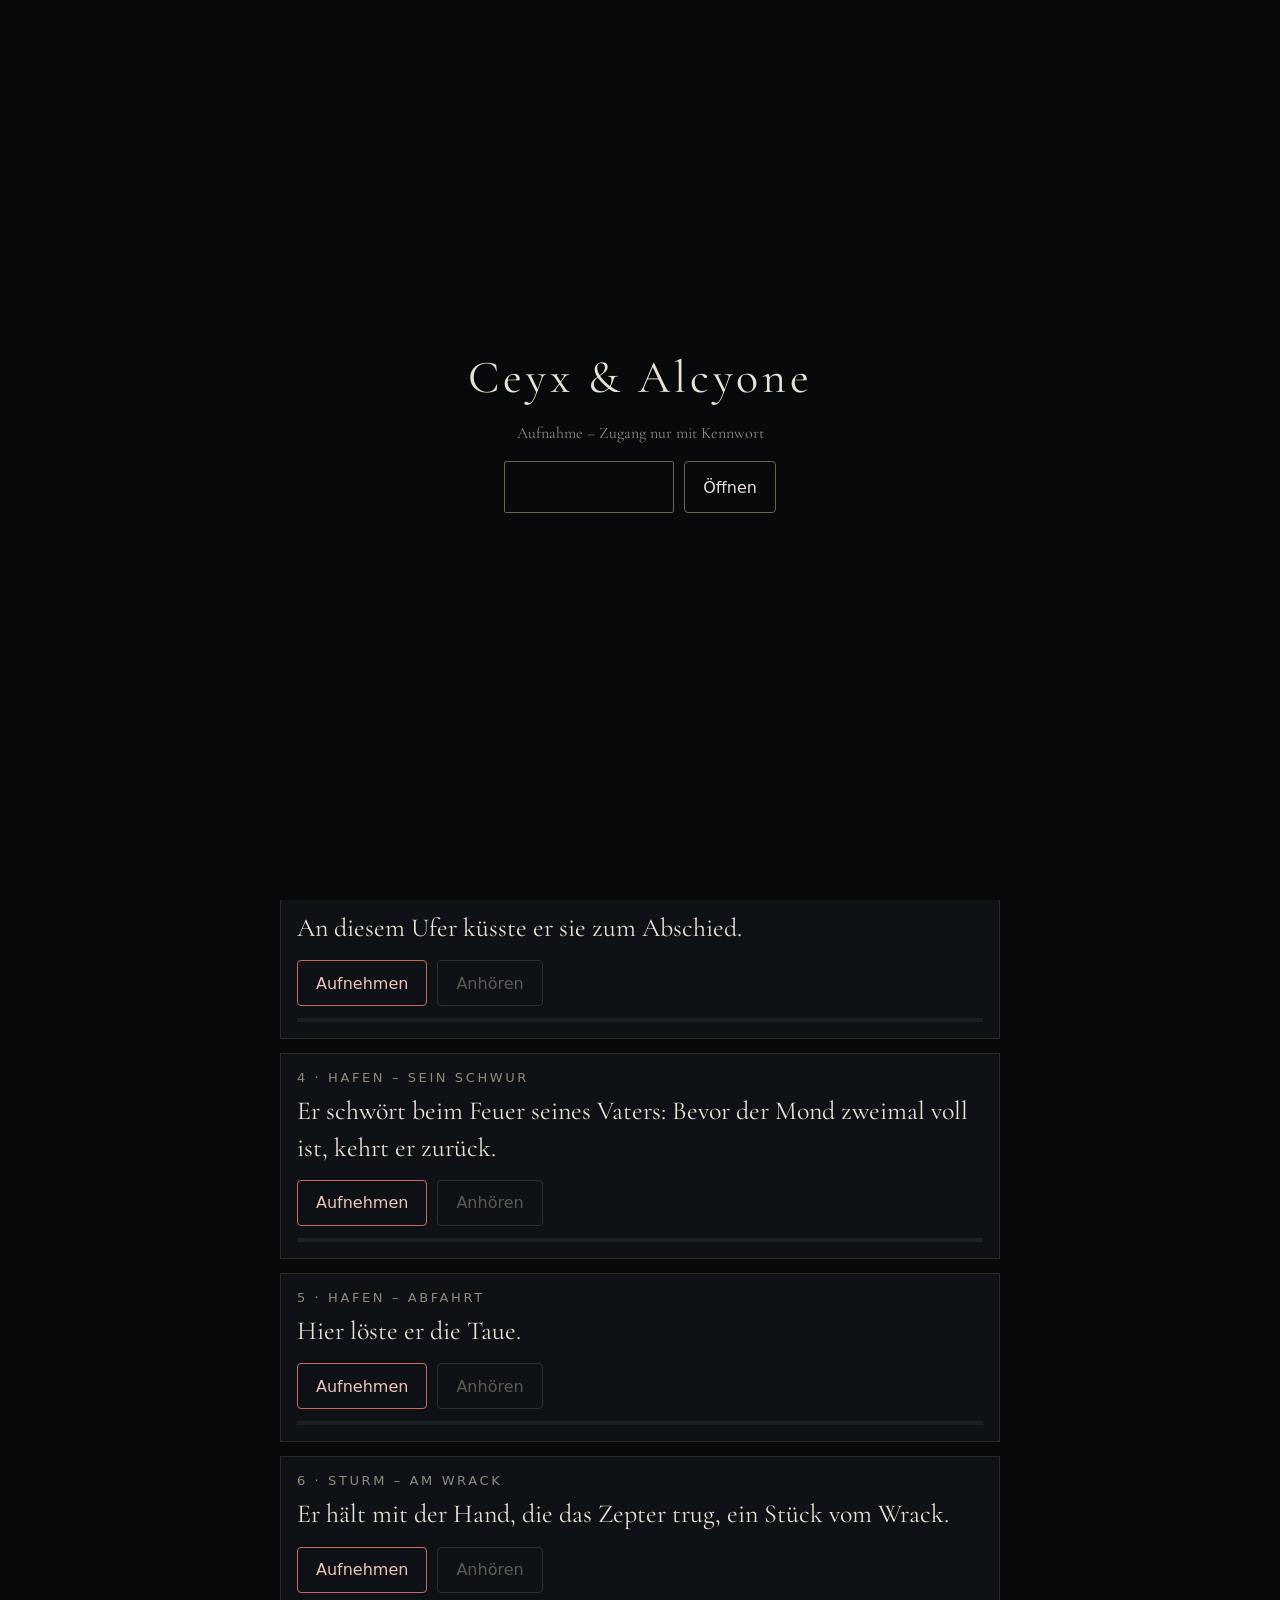
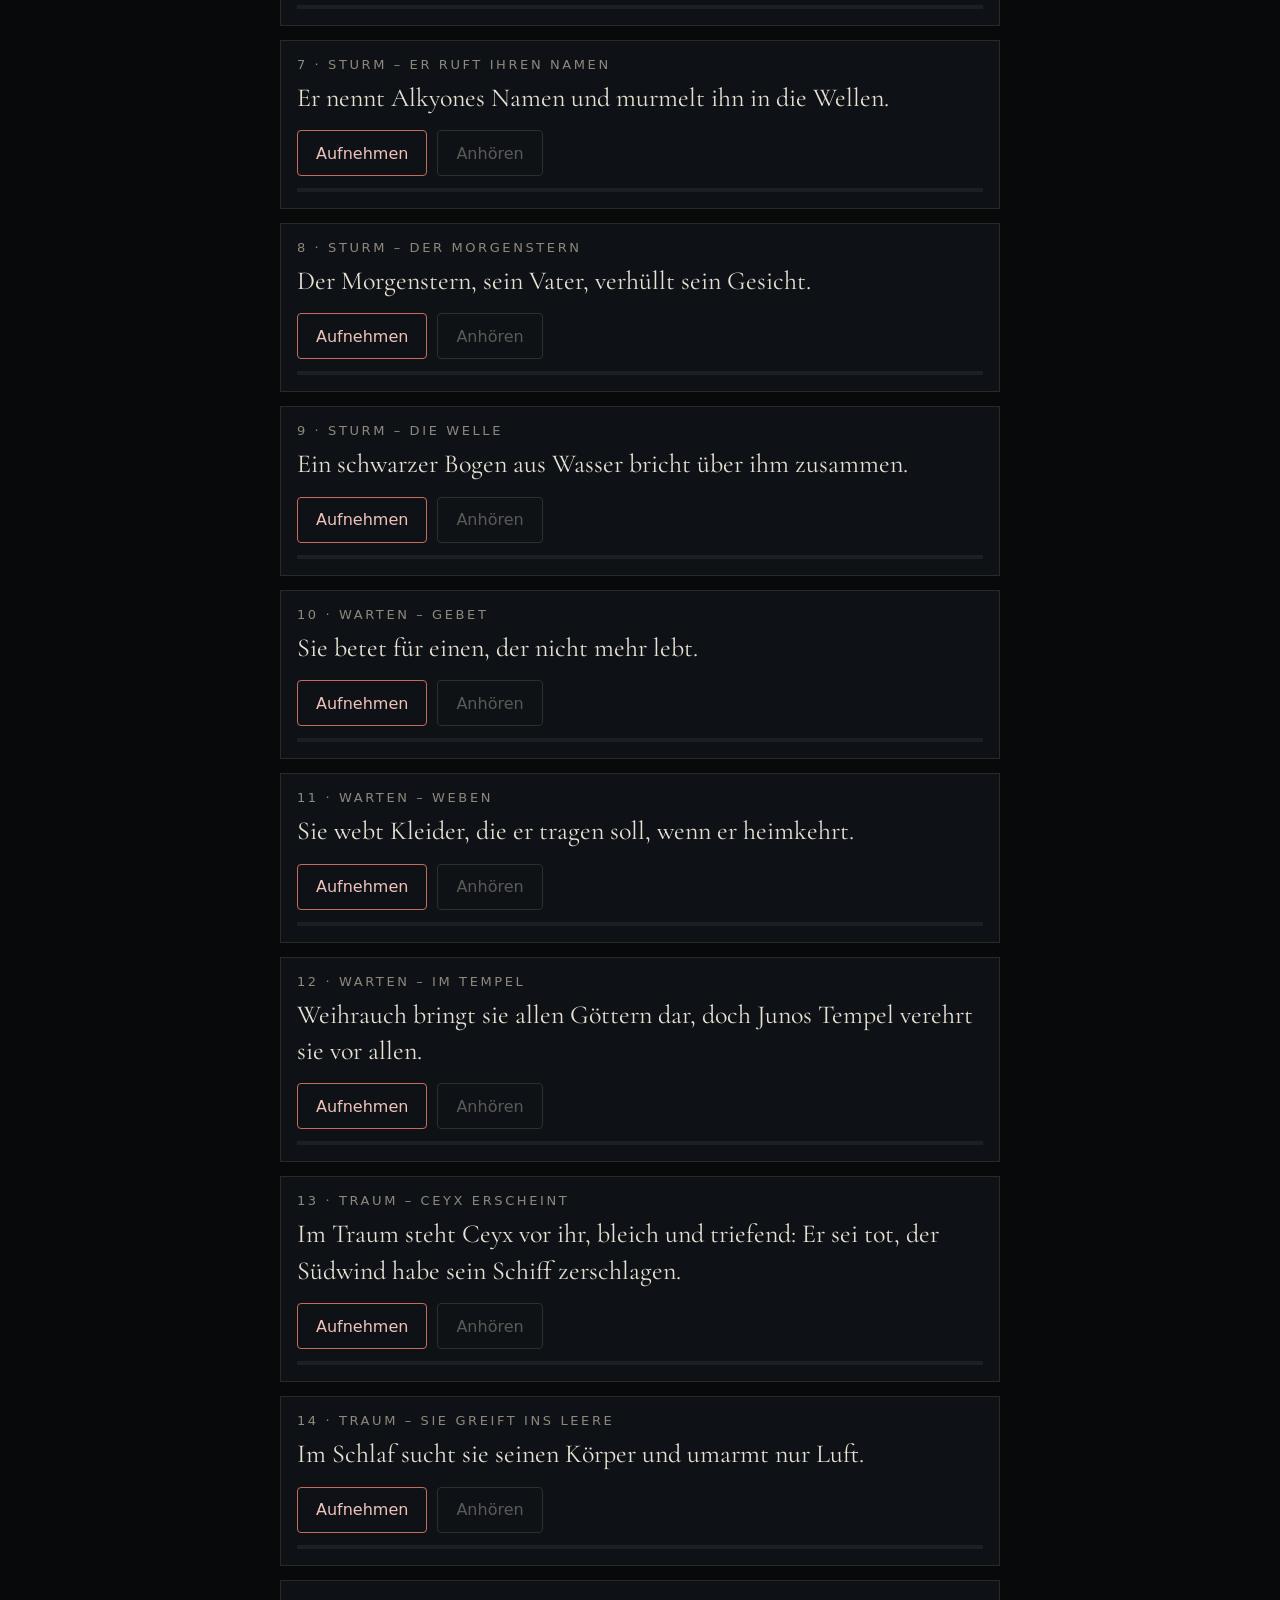
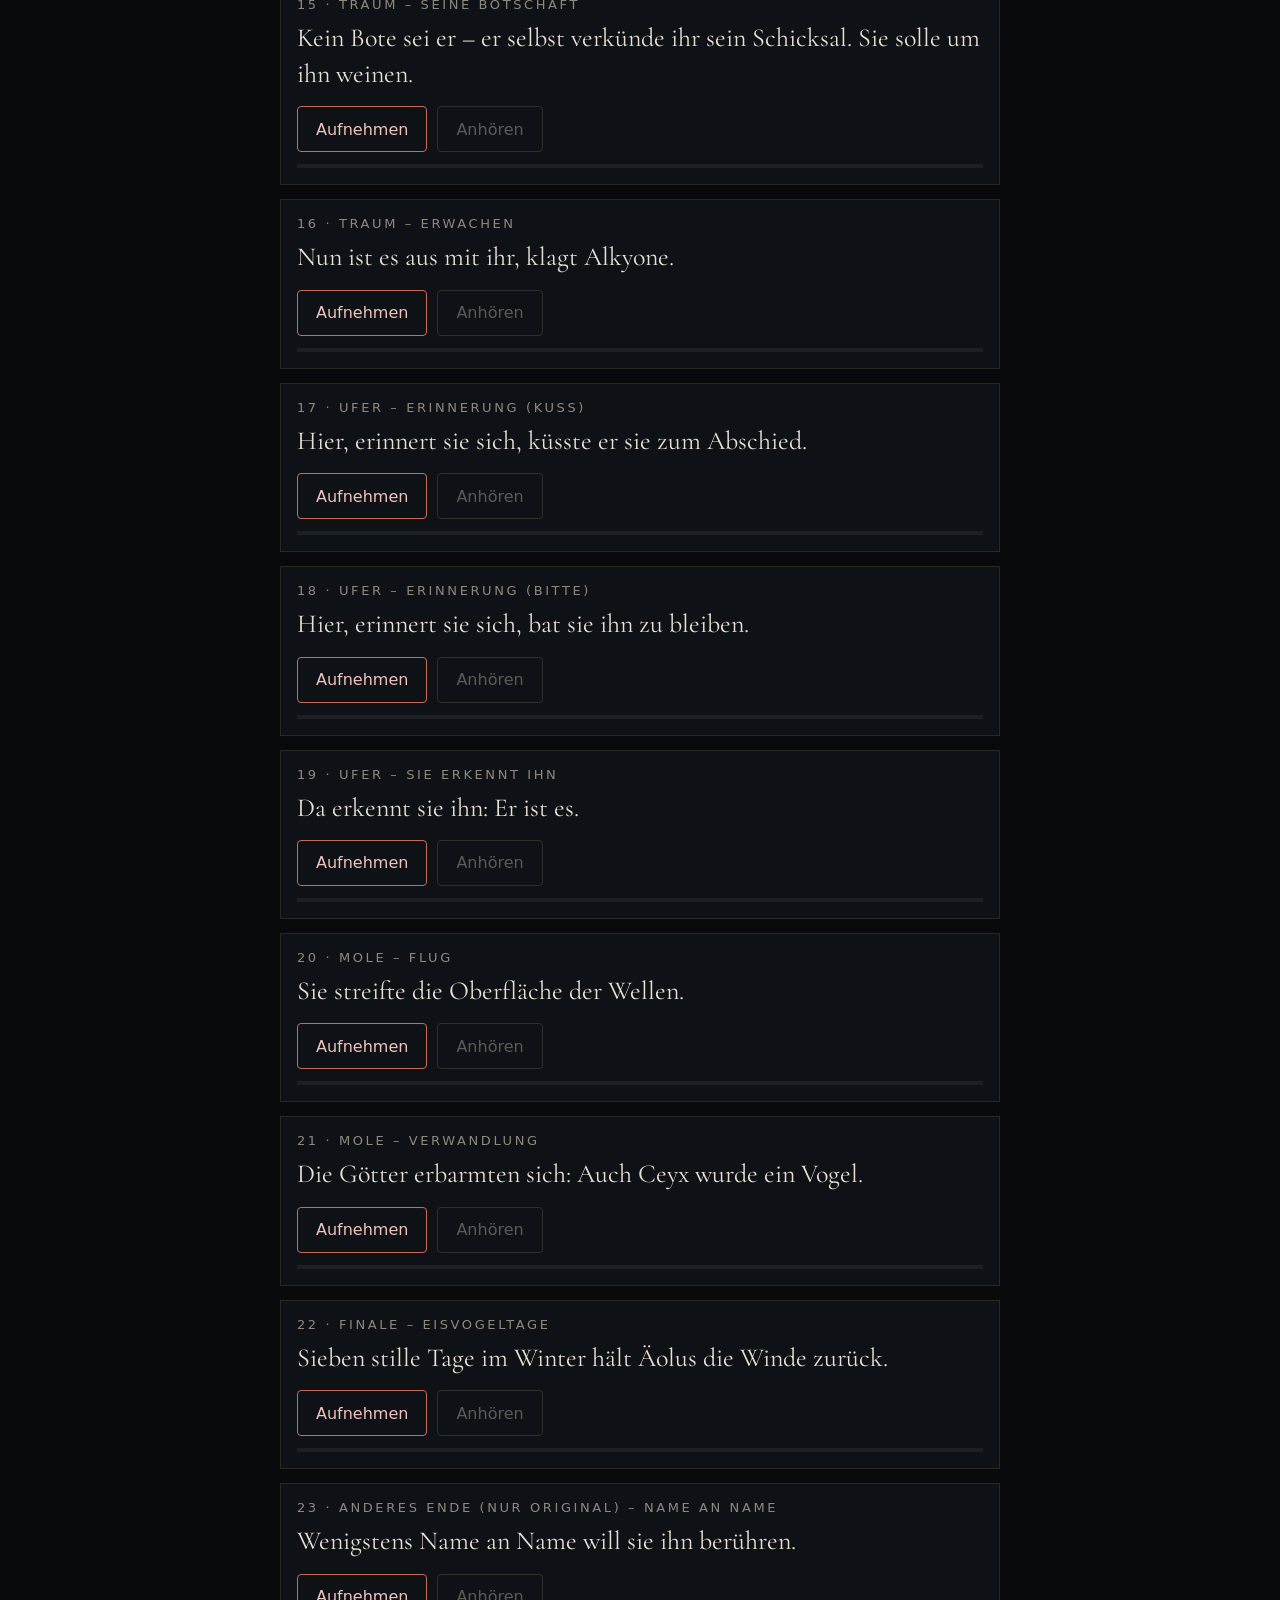
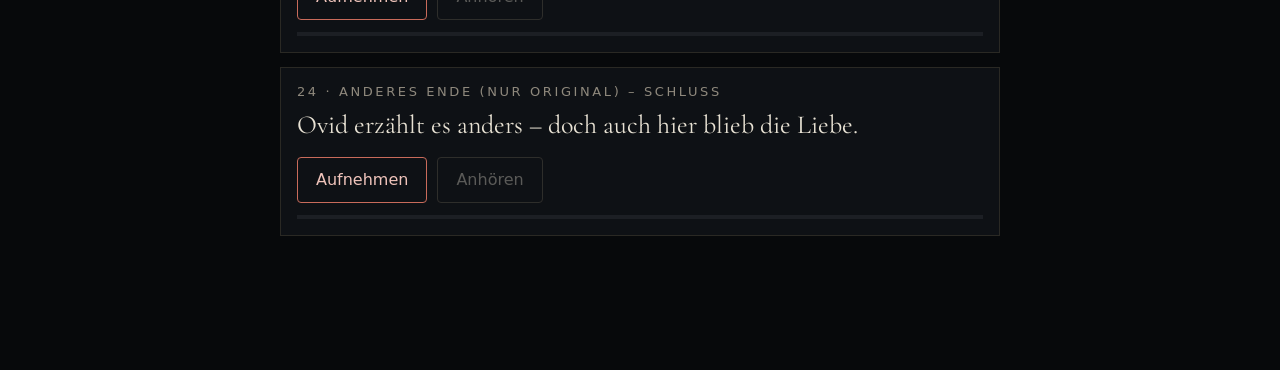
==== aufnahme.html @ 128e72c6 "Aufnahmeseite fuer die eigene Erzaehlerstimme Co-Authored-By: Claude Opus 5.5 <noreply@anthropic.com" ====
<!doctype html>
<html lang="de">
<head>
<meta charset="utf-8">
<meta name="viewport" content="width=device-width, initial-scale=1, viewport-fit=cover">
<title>Ceyx &amp; Alcyone – Aufnahme</title>
<meta name="robots" content="noindex">
<link rel="preconnect" href="https://fonts.googleapis.com">
<link href="https://fonts.googleapis.com/css2?family=Cormorant+Garamond:ital,wght@0,400;0,600;1,400&display=swap" rel="stylesheet">
<meta name="theme-color" content="#05070a">
<style>
  :root { --grund: #07090b; --karte: #0e1115; --linie: #2a2924; --text: #e8e2d4; --leise: #8f897d; --gold: #d9b877; --rot: #c96b5b; --gruen: #8fb38a; }
  * { box-sizing: border-box; }
  html, body { margin: 0; background: var(--grund); color: var(--text); font-family: 'Cormorant Garamond', Georgia, serif; }
  body { padding: max(20px, env(safe-area-inset-top)) 16px 120px; }
  main { max-width: 720px; margin: 0 auto; }
  h1 { font-weight: 400; font-size: clamp(30px, 7vw, 46px); letter-spacing: .04em; margin: 8px 0 4px; text-align: center; }
  h1 span { color: var(--gold); font-style: italic; }
  .unter { text-align: center; color: var(--leise); margin: 0 0 22px; font-size: 18px; }
  .tipps { border: 1px solid var(--linie); padding: 14px 16px; margin-bottom: 22px; font-size: 17px; line-height: 1.5; color: #cfc8b8; }
  .tipps b { color: var(--gold); font-weight: 600; }
  .karte { background: var(--karte); border: 1px solid var(--linie); padding: 16px; margin-bottom: 14px; transition: border-color .3s; }
  .karte.fertig { border-color: #4f5d48; }
  .karte.laeuft { border-color: var(--rot); }
  .kopf { display: flex; justify-content: space-between; align-items: baseline; gap: 10px; margin-bottom: 8px;
    font-size: 13px; letter-spacing: .2em; text-transform: uppercase; color: var(--leise); font-family: system-ui, sans-serif; }
  .kopf .ok { color: var(--gruen); letter-spacing: .05em; text-transform: none; font-size: 14px; }
  .text { font-size: clamp(21px, 5vw, 26px); line-height: 1.4; margin: 0 0 14px; }
  .knoepfe { display: flex; gap: 10px; flex-wrap: wrap; align-items: center; }
  button { font-family: system-ui, sans-serif; font-size: 16px; padding: 12px 18px; min-height: 46px; border-radius: 4px;
    border: 1px solid #6b6455; background: transparent; color: var(--text); cursor: pointer; }
  button:disabled { opacity: .35; cursor: default; }
  .auf { border-color: var(--rot); color: #f0c4bb; }
  .karte.laeuft .auf { background: var(--rot); color: #fff; }
  .zeit { font-family: system-ui, sans-serif; font-size: 14px; color: var(--leise); min-width: 44px; }
  .pegel { height: 4px; background: #1c1f24; margin-top: 12px; overflow: hidden; }
  .pegel i { display: block; height: 100%; width: 0; background: var(--rot); transition: width .08s; }
  .leiste { position: fixed; left: 0; right: 0; bottom: 0; padding: 12px 16px max(12px, env(safe-area-inset-bottom));
    background: rgba(7, 9, 11, .96); border-top: 1px solid var(--linie); display: flex; justify-content: center; gap: 14px; align-items: center; }
  .leiste .stand { font-family: system-ui, sans-serif; color: var(--leise); font-size: 15px; }
  .leiste button { border-color: var(--gold); color: var(--gold); }
  .fehler { color: var(--rot); font-family: system-ui, sans-serif; font-size: 15px; text-align: center; min-height: 20px; }
  #gate { position: fixed; inset: 0; z-index: 99; display: flex; flex-direction: column; align-items: center; justify-content: center;
    gap: 18px; background: var(--grund); text-align: center; padding: 16px; }
  #gate h2 { font-size: clamp(28px, 7vw, 46px); font-weight: 400; letter-spacing: .08em; margin: 0; }
  #gate p { opacity: .6; margin: 0; }
  #gate form { display: flex; gap: 10px; }
  #gate input { width: 170px; padding: 12px; background: transparent; border: 1px solid #6b6455; color: var(--text);
    font-size: 22px; letter-spacing: .4em; text-align: center; border-radius: 2px; }
</style>
</head>
<body>
<div id="gate">
  <h2>Ceyx &amp; Alcyone</h2>
  <p>Aufnahme – Zugang nur mit Kennwort</p>
  <form id="gateform">
    <input id="gatepw" type="password" inputmode="numeric" maxlength="6" autocomplete="off" aria-label="Kennwort">
    <button type="submit">Öffnen</button>
  </form>
  <div class="fehler" id="gateerr"></div>
</div>
<script>
  (function () {
    const gate = document.getElementById('gate');
    try { if (localStorage.getItem('ceyx_ok') === '1') { gate.remove(); return; } } catch (e) {}
    const pw = document.getElementById('gatepw');
    document.getElementById('gateform').addEventListener('submit', (e) => {
      e.preventDefault();
      if (pw.value.trim() === '559748') { try { localStorage.setItem('ceyx_ok', '1'); } catch (e) {} gate.remove(); }
      else { document.getElementById('gateerr').textContent = 'Falsches Kennwort'; pw.value = ''; }
    });
  })();
</script>

<main>
  <h1>Ceyx <span>&amp;</span> Alcyone</h1>
  <p class="unter">Erzählerstimme aufnehmen</p>
  <div class="tipps">
    <b>So geht's:</b> Ruhiger Raum, Handy etwa eine Handbreit vom Mund. Auf <b>Aufnehmen</b> tippen, kurz warten, Satz ruhig sprechen,
    dann <b>Stopp</b>. Mit <b>Anhören</b> prüfen – passt es nicht, einfach neu aufnehmen. Die Aufnahmen bleiben auf diesem Gerät gespeichert,
    auch wenn du die Seite schließt. Zum Schluss unten auf <b>Alle herunterladen</b> tippen und die Datei an Julian schicken.
  </div>
  <p class="fehler" id="fehler"></p>
  <div id="liste"></div>
</main>

<div class="leiste">
  <span class="stand" id="stand"></span>
  <button id="laden" type="button">Alle herunterladen</button>
</div>

<script type="module">
  import { SAETZE } from './sprecher.js';
  const $ = (s, el = document) => el.querySelector(s);

  // ---------- Speicher auf dem Gerät (IndexedDB) ----------
  const db = await new Promise((ok, nein) => {
    const r = indexedDB.open('ceyx_aufnahmen', 1);
    r.onupgradeneeded = () => r.result.createObjectStore('a');
    r.onsuccess = () => ok(r.result); r.onerror = () => nein(r.error);
  }).catch(() => null);
  const speicher = {
    async hol(id) { if (!db) return null; return new Promise((ok) => { const q = db.transaction('a').objectStore('a').get(id); q.onsuccess = () => ok(q.result || null); q.onerror = () => ok(null); }); },
    async setz(id, wert) { if (!db) return; return new Promise((ok) => { const t = db.transaction('a', 'readwrite'); t.objectStore('a').put(wert, id); t.oncomplete = ok; t.onerror = ok; }); },
  };
  const aufnahmen = {};   // id → { blob, typ, dauer }
  for (const s of SAETZE) { const w = await speicher.hol(s.id); if (w) aufnahmen[s.id] = w; }

  // ---------- Karten ----------
  const liste = $('#liste');
  SAETZE.forEach((s, i) => {
    const k = document.createElement('section');
    k.className = 'karte';
    k.dataset.id = s.id;
    k.innerHTML = `
      <div class="kopf"><span>${i + 1} · ${s.titel}</span><span class="ok"></span></div>
      <p class="text"></p>
      <div class="knoepfe">
        <button class="auf" type="button">Aufnehmen</button>
        <button class="hoer" type="button">Anhören</button>
        <span class="zeit"></span>
      </div>
      <div class="pegel"><i></i></div>`;
    $('.text', k).textContent = s.text;
    $('.auf', k).onclick = () => (laufend && laufend.id === s.id ? stopp() : start(s.id));
    $('.hoer', k).onclick = () => anhoeren(s.id);
    liste.append(k);
  });
  const karte = (id) => liste.querySelector(`[data-id="${id}"]`);

  function zeigen() {
    let n = 0;
    for (const s of SAETZE) {
      const k = karte(s.id), a = aufnahmen[s.id];
      k.classList.toggle('fertig', !!a);
      $('.ok', k).textContent = a ? `✓ aufgenommen (${a.dauer.toFixed(1)} s)` : '';
      $('.hoer', k).disabled = !a || !!laufend;
      $('.auf', k).textContent = laufend && laufend.id === s.id ? 'Stopp' : a ? 'Neu aufnehmen' : 'Aufnehmen';
      $('.auf', k).disabled = !!laufend && laufend.id !== s.id;
      if (a) n++;
    }
    $('#stand').textContent = `${n} von ${SAETZE.length} aufgenommen`;
    $('#laden').disabled = n === 0 || !!laufend;
  }

  // ---------- Aufnehmen ----------
  let strom = null, laufend = null, spieler = null;
  const fehler = (t) => { $('#fehler').textContent = t; };

  async function start(id) {
    fehler('');
    if (spieler) { spieler.pause(); spieler = null; }
    try {
      strom = strom || await navigator.mediaDevices.getUserMedia({ audio: { echoCancellation: false, noiseSuppression: true, autoGainControl: true } });
    } catch {
      fehler('Kein Zugriff aufs Mikrofon. Bitte im Browser erlauben und die Seite neu laden.');
      return;
    }
    const typ = ['audio/webm;codecs=opus', 'audio/mp4', 'audio/webm', 'audio/ogg'].find((t) => window.MediaRecorder && MediaRecorder.isTypeSupported(t)) || '';
    const rec = new MediaRecorder(strom, typ ? { mimeType: typ } : undefined);
    const teile = [];
    rec.ondataavailable = (e) => { if (e.data.size) teile.push(e.data); };
    const t0 = performance.now();
    laufend = { id, rec, t0 };
    // Pegelanzeige
    const ac = new (window.AudioContext || window.webkitAudioContext)();
    const an = ac.createAnalyser(); an.fftSize = 512;
    ac.createMediaStreamSource(strom).connect(an);
    const puffer = new Uint8Array(an.fftSize);
    const k = karte(id);
    k.classList.add('laeuft');
    const takt = () => {
      if (!laufend || laufend.id !== id) return;
      an.getByteTimeDomainData(puffer);
      let max = 0; for (const v of puffer) max = Math.max(max, Math.abs(v - 128));
      $('.pegel i', k).style.width = `${Math.min(100, (max / 128) * 180)}%`;
      $('.zeit', k).textContent = `${((performance.now() - t0) / 1000).toFixed(1)} s`;
      requestAnimationFrame(takt);
    };
    rec.onstop = async () => {
      ac.close();
      const dauer = (performance.now() - t0) / 1000;
      const blob = new Blob(teile, { type: rec.mimeType || typ || 'audio/webm' });
      laufend = null;
      k.classList.remove('laeuft');
      $('.pegel i', k).style.width = '0';
      $('.zeit', k).textContent = '';
      if (dauer < 0.8 || !blob.size) { fehler('Die Aufnahme war zu kurz – bitte nochmal.'); zeigen(); return; }
      aufnahmen[id] = { blob, typ: blob.type, dauer };
      await speicher.setz(id, aufnahmen[id]);
      zeigen();
    };
    rec.start();
    zeigen();
    takt();
  }
  function stopp() { if (laufend) laufend.rec.stop(); }

  function anhoeren(id) {
    const a = aufnahmen[id];
    if (!a) return;
    if (spieler) spieler.pause();
    spieler = new Audio(URL.createObjectURL(a.blob));
    spieler.play().catch(() => fehler('Abspielen nicht möglich.'));
  }

  // ---------- Alle als ZIP herunterladen (ohne Kompression, ohne Zusatzbibliothek) ----------
  const crcTab = Array.from({ length: 256 }, (_, n) => { let c = n; for (let k = 0; k < 8; k++) c = c & 1 ? 0xEDB88320 ^ (c >>> 1) : c >>> 1; return c >>> 0; });
  const crc32 = (b) => { let c = 0xFFFFFFFF; for (let i = 0; i < b.length; i++) c = crcTab[(c ^ b[i]) & 0xFF] ^ (c >>> 8); return (c ^ 0xFFFFFFFF) >>> 0; };
  async function zip(dateien) {
    const teile = [], zentral = []; let pos = 0;
    for (const { name, daten } of dateien) {
      const n = new TextEncoder().encode(name), crc = crc32(daten);
      const k = new DataView(new ArrayBuffer(30));
      k.setUint32(0, 0x04034b50, true); k.setUint16(4, 20, true); k.setUint32(14, crc, true);
      k.setUint32(18, daten.length, true); k.setUint32(22, daten.length, true); k.setUint16(26, n.length, true);
      teile.push(k, n, daten);
      const z = new DataView(new ArrayBuffer(46));
      z.setUint32(0, 0x02014b50, true); z.setUint16(4, 20, true); z.setUint16(6, 20, true); z.setUint32(16, crc, true);
      z.setUint32(20, daten.length, true); z.setUint32(24, daten.length, true); z.setUint16(28, n.length, true); z.setUint32(42, pos, true);
      zentral.push(z, n);
      pos += 30 + n.length + daten.length;
    }
    const groesse = zentral.reduce((s, x) => s + x.byteLength, 0);
    const e = new DataView(new ArrayBuffer(22));
    e.setUint32(0, 0x06054b50, true); e.setUint16(8, dateien.length, true); e.setUint16(10, dateien.length, true);
    e.setUint32(12, groesse, true); e.setUint32(16, pos, true);
    return new Blob([...teile, ...zentral, e], { type: 'application/zip' });
  }
  $('#laden').onclick = async () => {
    const dateien = [];
    for (const s of SAETZE) {
      const a = aufnahmen[s.id]; if (!a) continue;
      const endung = a.typ.includes('mp4') ? 'm4a' : a.typ.includes('ogg') ? 'ogg' : 'webm';
      dateien.push({ name: `${s.id}.${endung}`, daten: new Uint8Array(await a.blob.arrayBuffer()) });
    }
    const url = URL.createObjectURL(await zip(dateien));
    const link = Object.assign(document.createElement('a'), { href: url, download: 'ceyx_aufnahmen.zip' });
    document.body.append(link); link.click(); link.remove();
  };

  if (!navigator.mediaDevices || !window.MediaRecorder) fehler('Dieser Browser kann leider nicht aufnehmen – bitte Chrome oder Safari nehmen.');
  zeigen();
</script>
</body>
</html>
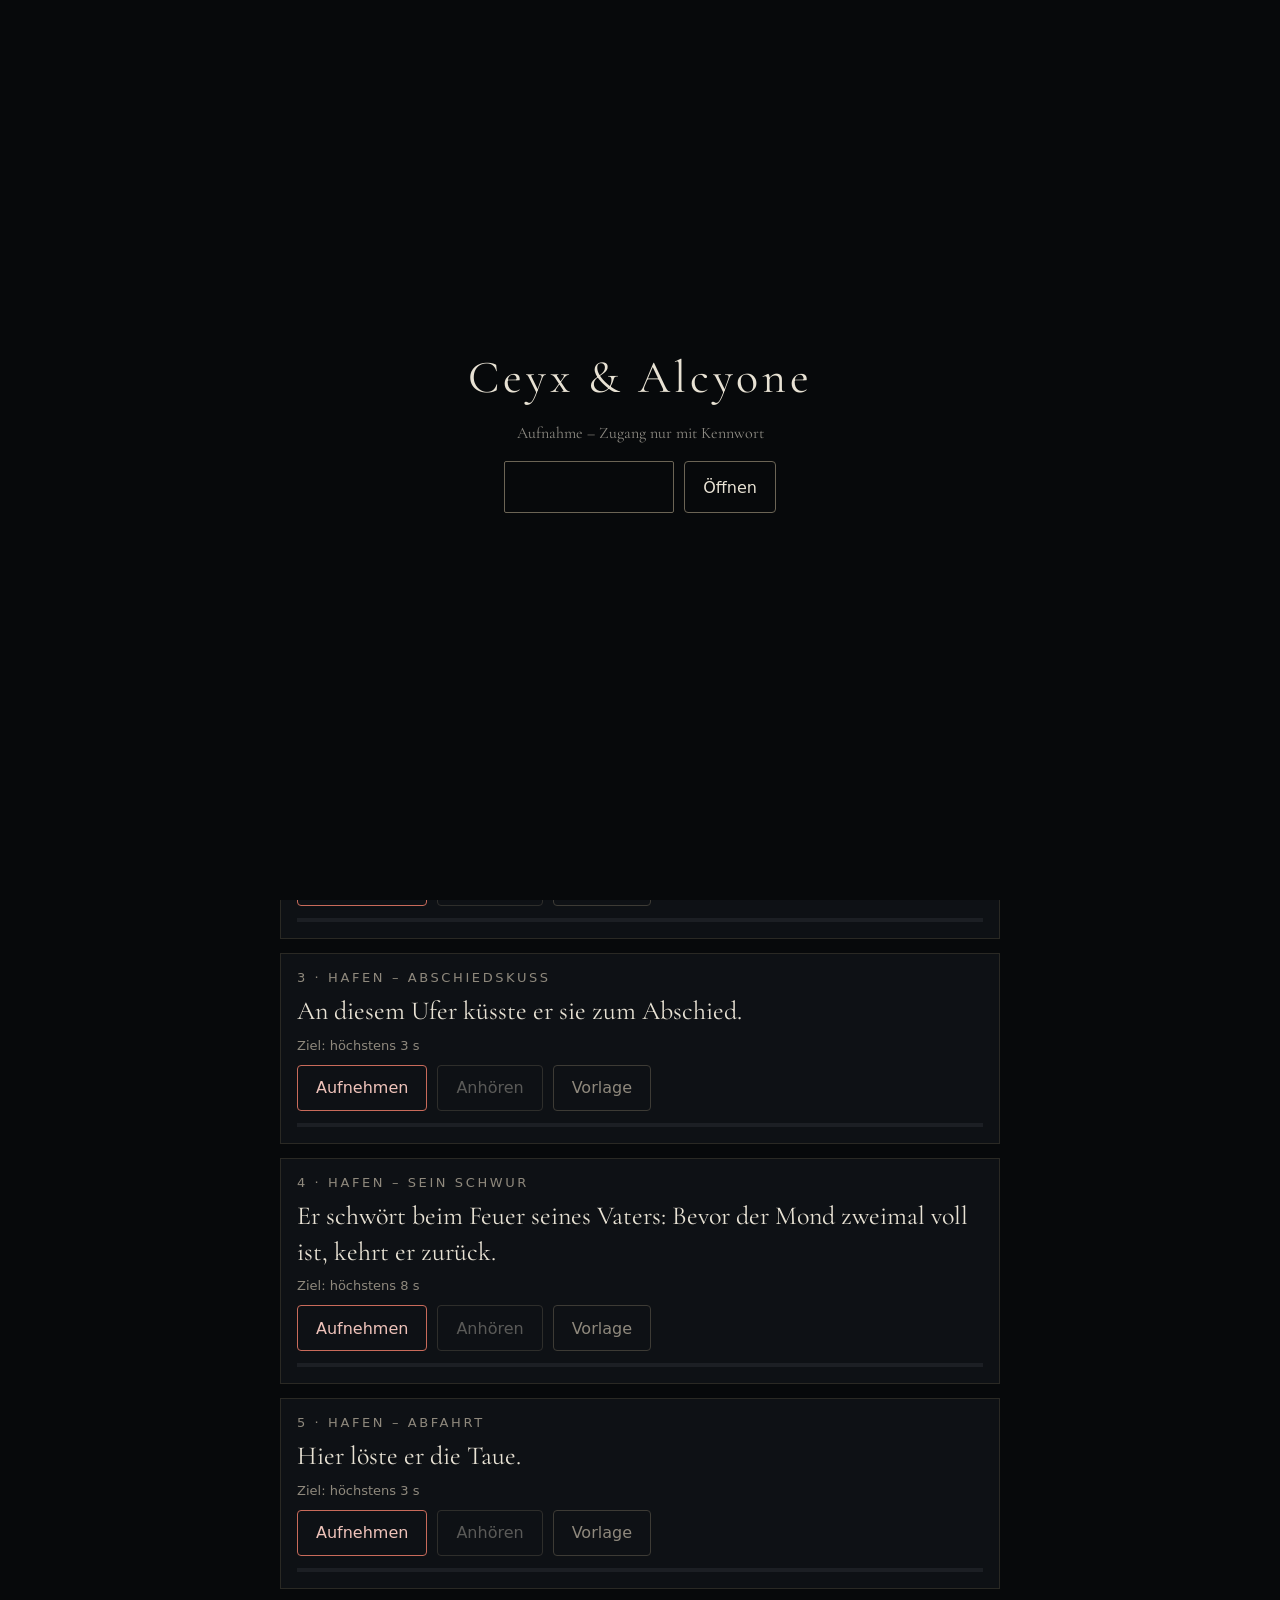
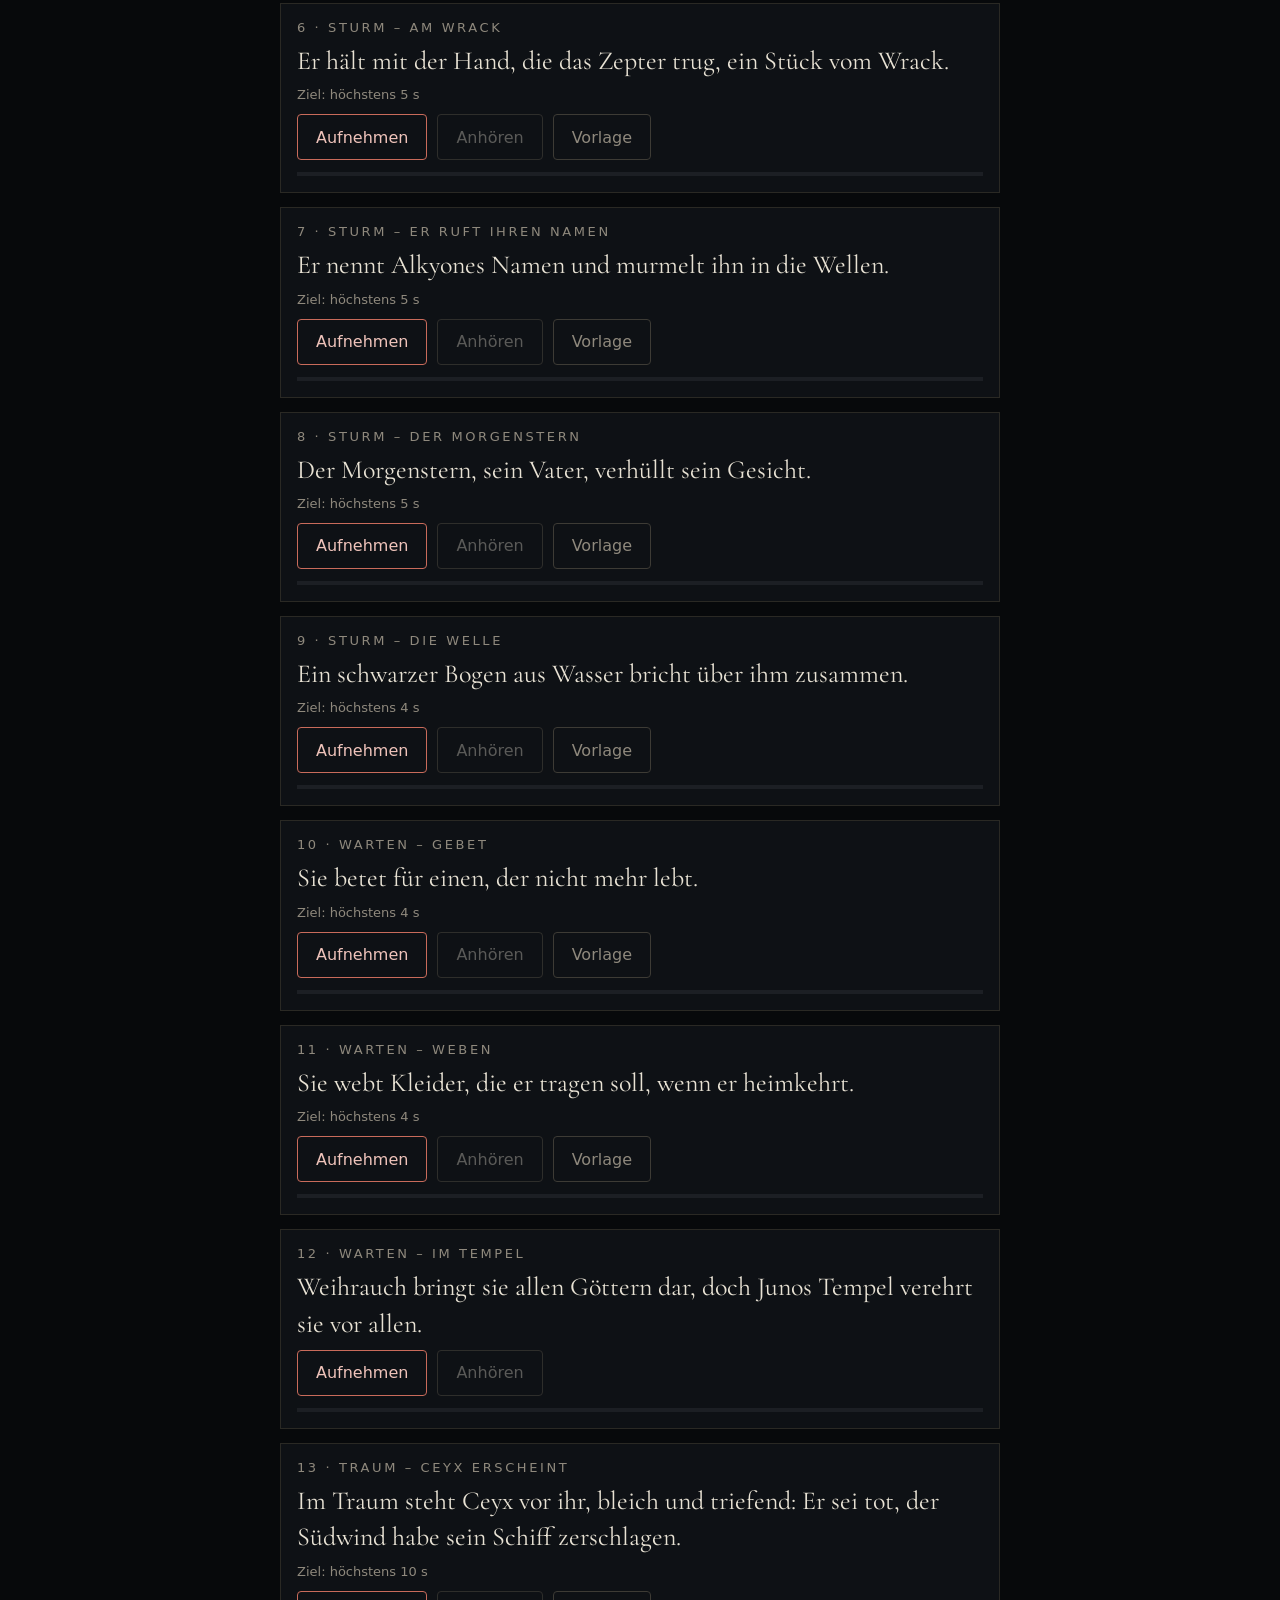
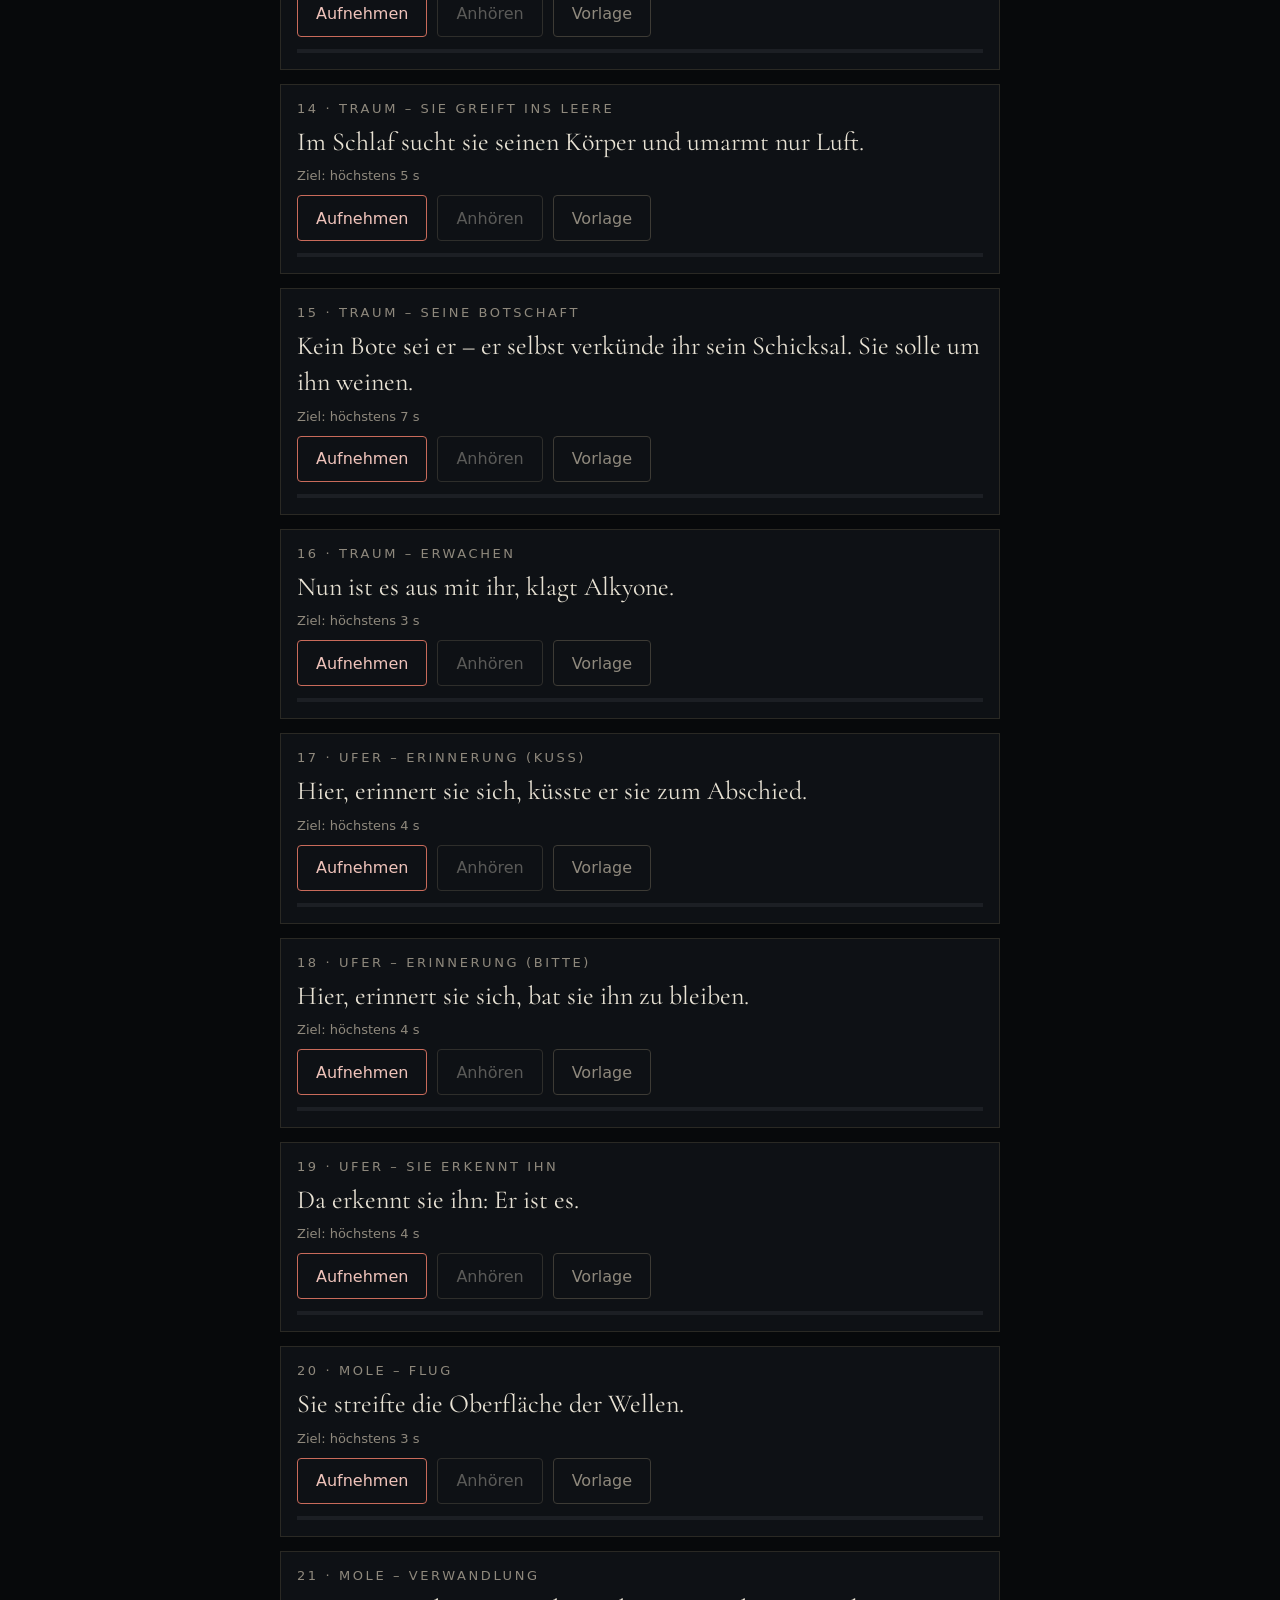
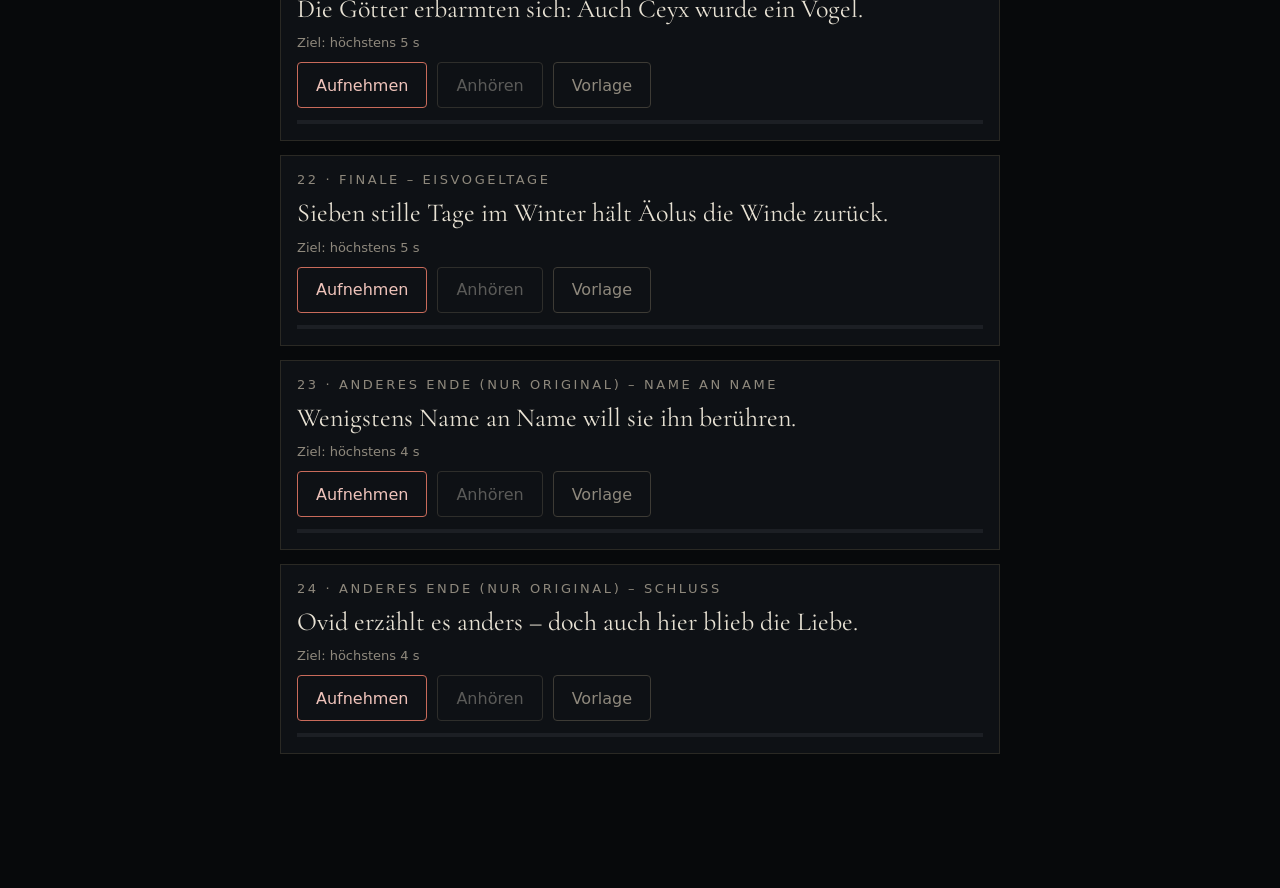
==== commit 9b289b26: "Aufnahmeseite: Vorlage, Zielzeit, Pegelpruefung, Senden, Fortschritt, Leertaste Co-Authored-By: Clau" ====
--- a/aufnahme.html
+++ b/aufnahme.html
@@ -39,6 +39,14 @@
     background: rgba(7, 9, 11, .96); border-top: 1px solid var(--linie); display: flex; justify-content: center; gap: 14px; align-items: center; }
   .leiste .stand { font-family: system-ui, sans-serif; color: var(--leise); font-size: 15px; }
   .leiste button { border-color: var(--gold); color: var(--gold); }
+  .ziel { font-family: system-ui, sans-serif; font-size: 13px; color: var(--leise); margin: -6px 0 12px; }
+  .ziel.zulang { color: var(--rot); }
+  .vorlage { border-color: #3d3b35; color: var(--leise); }
+  #fehler { position: fixed; left: 16px; right: 16px; bottom: calc(84px + env(safe-area-inset-bottom)); z-index: 6; margin: 0;
+    pointer-events: none; }
+  #fehler:not(:empty) { background: #1d1311; border: 1px solid #5a2e27; padding: 10px 12px; }
+  .fortschritt { position: fixed; left: 0; right: 0; top: 0; height: 3px; background: #15181c; z-index: 5; }
+  .fortschritt i { display: block; height: 100%; width: 0; background: var(--gold); transition: width .4s; }
   .fehler { color: var(--rot); font-family: system-ui, sans-serif; font-size: 15px; text-align: center; min-height: 20px; }
   #gate { position: fixed; inset: 0; z-index: 99; display: flex; flex-direction: column; align-items: center; justify-content: center;
     gap: 18px; background: var(--grund); text-align: center; padding: 16px; }
@@ -77,16 +85,21 @@
   <p class="unter">Erzählerstimme aufnehmen</p>
   <div class="tipps">
     <b>So geht's:</b> Ruhiger Raum, Handy etwa eine Handbreit vom Mund. Auf <b>Aufnehmen</b> tippen, kurz warten, Satz ruhig sprechen,
-    dann <b>Stopp</b>. Mit <b>Anhören</b> prüfen – passt es nicht, einfach neu aufnehmen. Die Aufnahmen bleiben auf diesem Gerät gespeichert,
-    auch wenn du die Seite schließt. Zum Schluss unten auf <b>Alle herunterladen</b> tippen und die Datei an Julian schicken.
+    dann <b>Stopp</b>. Mit <b>Anhören</b> prüfen – passt es nicht, einfach neu aufnehmen. <b>Vorlage</b> spielt die bisherige
+    KI-Stimme als Beispiel fürs Tempo. Die Zeitangabe zeigt, wie lang der Satz höchstens sein sollte, damit er zur Szene passt.
+    Die Aufnahmen bleiben auf diesem Gerät gespeichert, auch wenn du die Seite schließt. Zum Schluss unten auf <b>Senden</b>
+    (direkt z. B. per WhatsApp) oder <b>Herunterladen</b> tippen und die Datei an Julian schicken.
+    Am PC geht's auch mit der <b>Leertaste</b>: einmal drücken startet den nächsten offenen Satz, nochmal drücken stoppt.
   </div>
   <p class="fehler" id="fehler"></p>
   <div id="liste"></div>
 </main>
 
+<div class="fortschritt"><i id="balken"></i></div>
 <div class="leiste">
   <span class="stand" id="stand"></span>
-  <button id="laden" type="button">Alle herunterladen</button>
+  <button id="teilen" type="button" hidden>Senden</button>
+  <button id="laden" type="button">Herunterladen</button>
 </div>
 
 <script type="module">
@@ -115,9 +128,11 @@
     k.innerHTML = `
       <div class="kopf"><span>${i + 1} · ${s.titel}</span><span class="ok"></span></div>
       <p class="text"></p>
+      <p class="ziel"></p>
       <div class="knoepfe">
         <button class="auf" type="button">Aufnehmen</button>
         <button class="hoer" type="button">Anhören</button>
+        <button class="vorlage" type="button" hidden>Vorlage</button>
         <span class="zeit"></span>
       </div>
       <div class="pegel"><i></i></div>`;
@@ -125,6 +140,18 @@
     $('.auf', k).onclick = () => (laufend && laufend.id === s.id ? stopp() : start(s.id));
     $('.hoer', k).onclick = () => anhoeren(s.id);
     liste.append(k);
+    // Vorlage (bisherige KI-Stimme) und Zielzeit: so lang darf der Satz etwa sein
+    const v = new Audio();
+    v.preload = 'metadata';
+    v.onloadedmetadata = () => {
+      if (!isFinite(v.duration)) return;
+      s.max = Math.max(3, v.duration * 1.25);
+      $('.vorlage', k).hidden = false;
+      $('.vorlage', k).onclick = () => { if (spieler) spieler.pause(); spieler = new Audio(v.src); spieler.play().catch(() => {}); };
+      zeigen();
+    };
+    v.src = `voice_el/${s.id}.mp3`;
+    if (s.id === 'einleitung') s.max = 22;
   });
   const karte = (id) => liste.querySelector(`[data-id="${id}"]`);
 
@@ -134,18 +161,35 @@
       const k = karte(s.id), a = aufnahmen[s.id];
       k.classList.toggle('fertig', !!a);
       $('.ok', k).textContent = a ? `✓ aufgenommen (${a.dauer.toFixed(1)} s)` : '';
+      const ziel = $('.ziel', k);
+      ziel.textContent = s.max ? `Ziel: höchstens ${s.max.toFixed(0)} s${a && a.dauer > s.max + 1 ? ' – etwas zu lang, gern zügiger sprechen' : ''}` : '';
+      ziel.classList.toggle('zulang', !!(a && s.max && a.dauer > s.max + 1));
       $('.hoer', k).disabled = !a || !!laufend;
       $('.auf', k).textContent = laufend && laufend.id === s.id ? 'Stopp' : a ? 'Neu aufnehmen' : 'Aufnehmen';
       $('.auf', k).disabled = !!laufend && laufend.id !== s.id;
       if (a) n++;
     }
-    $('#stand').textContent = `${n} von ${SAETZE.length} aufgenommen`;
-    $('#laden').disabled = n === 0 || !!laufend;
+    $('#stand').textContent = `${n} von ${SAETZE.length}`;
+    $('#balken').style.width = `${(100 * n) / SAETZE.length}%`;
+    $('#laden').disabled = $('#teilen').disabled = n === 0 || !!laufend;
+  }
+
+  /** Nach einer Aufnahme sanft zum nächsten offenen Satz scrollen. */
+  function weiter(id) {
+    const i = SAETZE.findIndex((s) => s.id === id);
+    const naechster = SAETZE.slice(i + 1).find((s) => !aufnahmen[s.id]);
+    if (naechster) setTimeout(() => karte(naechster.id).scrollIntoView({ behavior: 'smooth', block: 'center' }), 600);
   }
 
   // ---------- Aufnehmen ----------
-  let strom = null, laufend = null, spieler = null;
-  const fehler = (t) => { $('#fehler').textContent = t; };
+  let strom = null, laufend = null, spieler = null, sperre = null;
+  window.addEventListener('beforeunload', (e) => { if (laufend) { e.preventDefault(); e.returnValue = ''; } });
+  let fehlerUhr = 0;
+  const fehler = (t, bleibt = false) => {
+    $('#fehler').textContent = t;
+    clearTimeout(fehlerUhr);
+    if (t && !bleibt) fehlerUhr = setTimeout(() => { $('#fehler').textContent = ''; }, 6000);
+  };
 
   async function start(id) {
     fehler('');
@@ -153,7 +197,7 @@
     try {
       strom = strom || await navigator.mediaDevices.getUserMedia({ audio: { echoCancellation: false, noiseSuppression: true, autoGainControl: true } });
     } catch {
-      fehler('Kein Zugriff aufs Mikrofon. Bitte im Browser erlauben und die Seite neu laden.');
+      fehler('Kein Zugriff aufs Mikrofon. Bitte im Browser erlauben und die Seite neu laden.', true);
       return;
     }
     const typ = ['audio/webm;codecs=opus', 'audio/mp4', 'audio/webm', 'audio/ogg'].find((t) => window.MediaRecorder && MediaRecorder.isTypeSupported(t)) || '';
@@ -169,10 +213,14 @@
     const puffer = new Uint8Array(an.fftSize);
     const k = karte(id);
     k.classList.add('laeuft');
+    let spitze = 0, zuLaut = 0;
     const takt = () => {
       if (!laufend || laufend.id !== id) return;
       an.getByteTimeDomainData(puffer);
       let max = 0; for (const v of puffer) max = Math.max(max, Math.abs(v - 128));
+      spitze = Math.max(spitze, max / 128);
+      if (max >= 126) zuLaut++;
+      laufend.spitze = spitze; laufend.zuLaut = zuLaut;
       $('.pegel i', k).style.width = `${Math.min(100, (max / 128) * 180)}%`;
       $('.zeit', k).textContent = `${((performance.now() - t0) / 1000).toFixed(1)} s`;
       requestAnimationFrame(takt);
@@ -181,15 +229,24 @@
       ac.close();
       const dauer = (performance.now() - t0) / 1000;
       const blob = new Blob(teile, { type: rec.mimeType || typ || 'audio/webm' });
+      const pegel = { spitze: laufend.spitze || 0, zuLaut: laufend.zuLaut || 0 };
       laufend = null;
+      // Pegel prüfen: zu leise oder übersteuert?
+      if (pegel.spitze && pegel.spitze < 0.12) fehler('Die Aufnahme ist sehr leise – etwas näher ans Mikrofon oder lauter sprechen.');
+      else if (pegel.zuLaut > 8) fehler('Die Aufnahme ist übersteuert – etwas mehr Abstand zum Mikrofon.');
       k.classList.remove('laeuft');
       $('.pegel i', k).style.width = '0';
       $('.zeit', k).textContent = '';
       if (dauer < 0.8 || !blob.size) { fehler('Die Aufnahme war zu kurz – bitte nochmal.'); zeigen(); return; }
+      const neu = !aufnahmen[id];
       aufnahmen[id] = { blob, typ: blob.type, dauer };
       await speicher.setz(id, aufnahmen[id]);
+      if (sperre) { sperre.release().catch(() => {}); sperre = null; }
       zeigen();
+      if (neu) weiter(id);
     };
+    // Bildschirm während der Aufnahme nicht ausgehen lassen
+    try { sperre = await navigator.wakeLock?.request('screen'); } catch { sperre = null; }
     rec.start();
     zeigen();
     takt();
@@ -227,19 +284,41 @@
     e.setUint32(12, groesse, true); e.setUint32(16, pos, true);
     return new Blob([...teile, ...zentral, e], { type: 'application/zip' });
   }
-  $('#laden').onclick = async () => {
+  async function paket() {
     const dateien = [];
     for (const s of SAETZE) {
       const a = aufnahmen[s.id]; if (!a) continue;
       const endung = a.typ.includes('mp4') ? 'm4a' : a.typ.includes('ogg') ? 'ogg' : 'webm';
       dateien.push({ name: `${s.id}.${endung}`, daten: new Uint8Array(await a.blob.arrayBuffer()) });
     }
-    const url = URL.createObjectURL(await zip(dateien));
+    return zip(dateien);
+  }
+  $('#laden').onclick = async () => {
+    const url = URL.createObjectURL(await paket());
     const link = Object.assign(document.createElement('a'), { href: url, download: 'ceyx_aufnahmen.zip' });
     document.body.append(link); link.click(); link.remove();
   };
-
-  if (!navigator.mediaDevices || !window.MediaRecorder) fehler('Dieser Browser kann leider nicht aufnehmen – bitte Chrome oder Safari nehmen.');
+  // Direkt teilen (z. B. WhatsApp), wo das Handy es kann
+  const probe = new File([new Blob(['x'])], 'p.zip', { type: 'application/zip' });
+  if (navigator.canShare && navigator.canShare({ files: [probe] })) {
+    $('#teilen').hidden = false;
+    $('#teilen').onclick = async () => {
+      const datei = new File([await paket()], 'ceyx_aufnahmen.zip', { type: 'application/zip' });
+      try { await navigator.share({ files: [datei], title: 'Ceyx & Alcyone – Aufnahmen' }); }
+      catch (e) { if (e.name !== 'AbortError') fehler('Senden ging nicht – bitte „Herunterladen“ nehmen.'); }
+    };
+  }
+
+  // Am PC: Leertaste startet/stoppt die Aufnahme des nächsten offenen Satzes
+  window.addEventListener('keydown', (e) => {
+    if (e.code !== 'Space' || document.getElementById('gate') || /INPUT|BUTTON/.test(e.target.tagName)) return;
+    e.preventDefault();
+    if (laufend) { stopp(); return; }
+    const s = SAETZE.find((x) => !aufnahmen[x.id]);
+    if (s) { karte(s.id).scrollIntoView({ behavior: 'smooth', block: 'center' }); start(s.id); }
+  });
+
+  if (!navigator.mediaDevices || !window.MediaRecorder) fehler('Dieser Browser kann leider nicht aufnehmen – bitte Chrome oder Safari nehmen.', true);
   zeigen();
 </script>
 </body>
